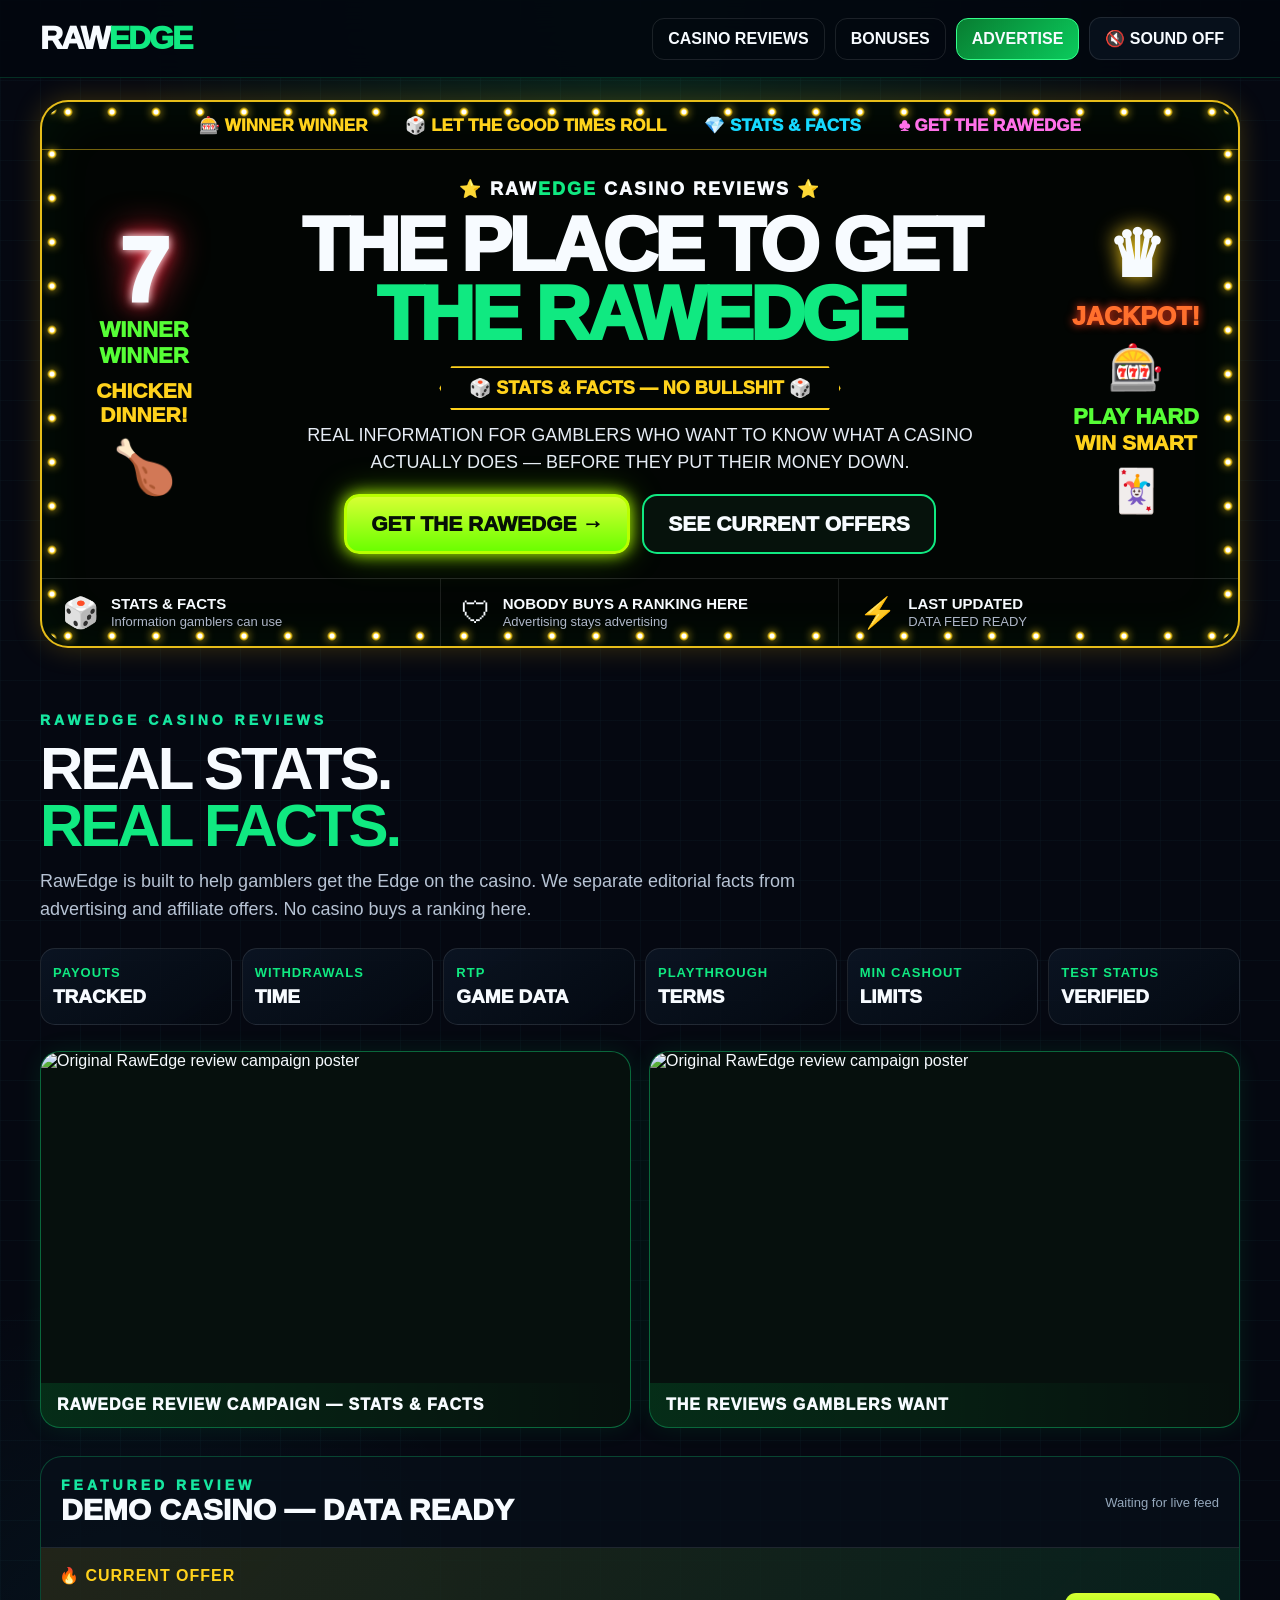
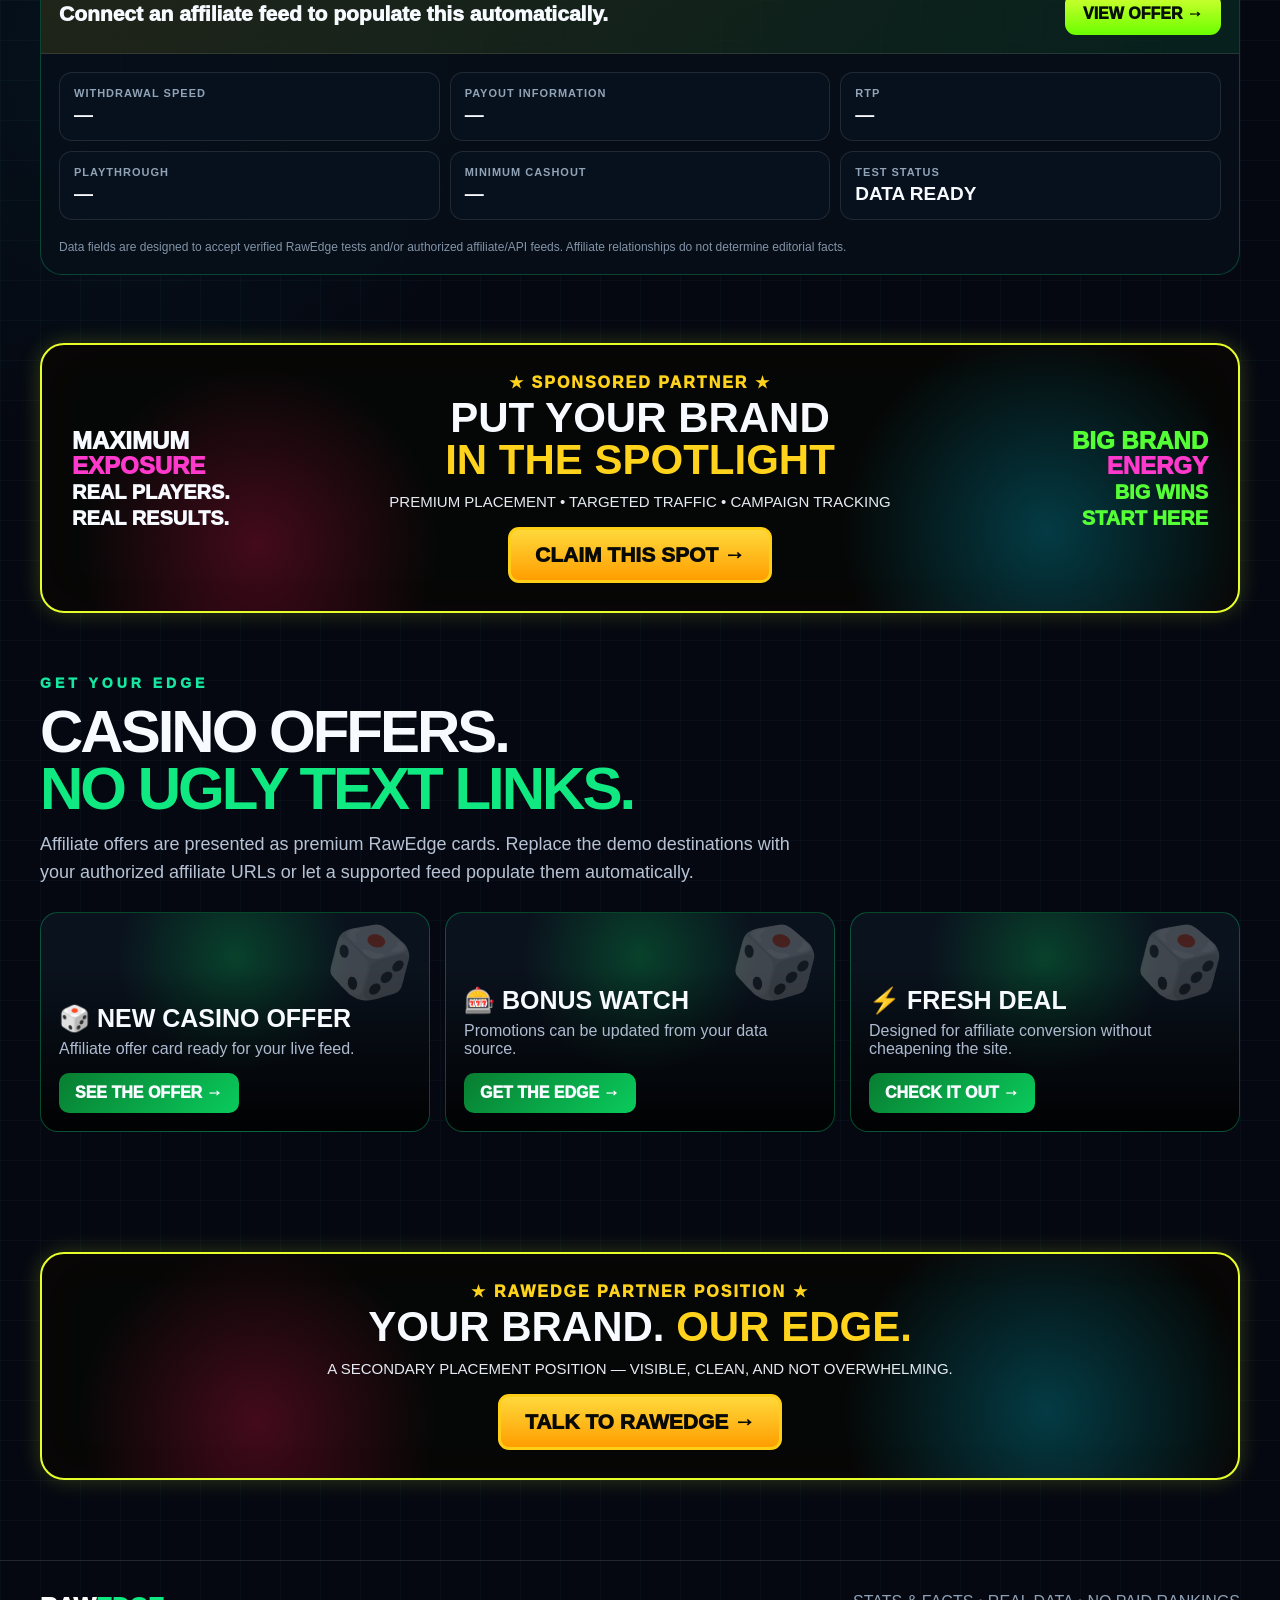
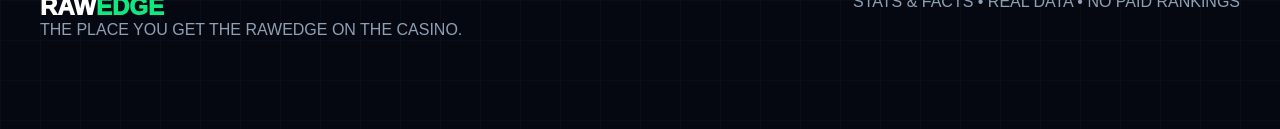
==== index.html @ 62584bab "RAWEDGE3.0" ====
<!doctype html>
<html lang="en">
<head>
<meta charset="utf-8">
<meta name="viewport" content="width=device-width,initial-scale=1,viewport-fit=cover">
<meta name="theme-color" content="#050811">
<title>RAWEDGE CASINO REVIEWS — STATS & FACTS</title>
<meta name="description" content="RAWEDGE CASINO REVIEWS — STATS & FACTS. Real information gamblers can use to get the RawEdge on the casino.">
<style>
:root{
  --bg:#050811;--bg2:#08111c;--panel:#0a1522;--panel2:#0e1c2c;
  --white:#f7fbff;--muted:#9eafc3;--green:#10e981;--green2:#00ff66;
  --yellow:#ffd21c;--orange:#ff6a00;--red:#ff244c;--cyan:#16d9ff;
  --pink:#ff38d1;--purple:#a64dff;--line:rgba(255,255,255,.1);
}
*{box-sizing:border-box}
html{scroll-behavior:smooth}
body{margin:0;background:
radial-gradient(circle at 50% 0%,rgba(0,255,120,.11),transparent 32rem),
radial-gradient(circle at 10% 50%,rgba(22,217,255,.05),transparent 24rem),
linear-gradient(rgba(18,42,55,.18) 1px,transparent 1px),
linear-gradient(90deg,rgba(18,42,55,.18) 1px,transparent 1px),var(--bg);
background-size:auto,auto,40px 40px,40px 40px,auto;color:var(--white);
font-family:Arial,Helvetica,sans-serif;overflow-x:hidden}
a{color:inherit;text-decoration:none} button{font:inherit}
.container{width:min(1200px,calc(100% - 32px));margin:auto}
.upper{text-transform:uppercase}
.glow{ text-shadow:0 0 14px rgba(0,255,102,.35)}
header{position:sticky;top:0;z-index:100;height:78px;background:rgba(3,7,15,.9);
border-bottom:1px solid rgba(16,233,129,.18);backdrop-filter:blur(18px)}
.nav{height:100%;display:flex;align-items:center;justify-content:space-between}
.logo{font-size:32px;font-weight:1000;letter-spacing:-2px}
.logo span{color:var(--green)}
.navlinks{display:flex;gap:10px;align-items:center}
.navlinks a,.sound-btn{padding:11px 15px;border:1px solid var(--line);border-radius:12px;font-weight:900}
.navlinks a:hover,.sound-btn:hover{border-color:var(--green);box-shadow:0 0 18px rgba(0,255,102,.15)}
.sound-btn{cursor:pointer;background:#07101b;color:var(--white)}
.primary{background:linear-gradient(135deg,#087d31,#0acb5c)!important;border-color:#34ff8a!important}
.hero-wrap{padding:22px 0 12px}
.hero-ad{position:relative;overflow:hidden;border:2px solid rgba(255,210,28,.9);border-radius:28px;
background:#020503;box-shadow:0 0 28px rgba(255,190,0,.22),inset 0 0 60px rgba(0,255,100,.06)}
.bulbs{position:absolute;inset:3px;border-radius:25px;pointer-events:none;background:
radial-gradient(circle,#fff 0 2px,#ffd21c 3px,transparent 5px) top/44px 14px repeat-x,
radial-gradient(circle,#fff 0 2px,#ffd21c 3px,transparent 5px) bottom/44px 14px repeat-x,
radial-gradient(circle,#fff 0 2px,#ffd21c 3px,transparent 5px) left/14px 44px repeat-y,
radial-gradient(circle,#fff 0 2px,#ffd21c 3px,transparent 5px) right/14px 44px repeat-y;
filter:drop-shadow(0 0 5px #ffd21c)}
.ticker{position:relative;z-index:2;min-height:48px;display:flex;align-items:center;justify-content:center;gap:38px;
border-bottom:1px solid rgba(255,210,28,.45);font-size:17px;font-weight:1000;white-space:nowrap;overflow:hidden}
.ticker .y{color:var(--yellow)}.ticker .g{color:#5dff3b}.ticker .c{color:var(--cyan)}.ticker .p{color:#ff70e8}
.hero-main{position:relative;z-index:2;display:grid;grid-template-columns:160px 1fr 160px;gap:12px;align-items:center;padding:28px 22px 24px}
.side{text-align:center;display:flex;flex-direction:column;align-items:center;gap:10px;font-weight:1000}
.big7{font-size:90px;line-height:.8;text-shadow:0 0 8px #fff,0 0 18px #ff273d,0 0 38px #ff273d}
.side-green{font-size:22px;color:#56ff36}.side-yellow{font-size:21px;color:var(--yellow)}
.crown{font-size:65px;filter:drop-shadow(0 0 10px #ffd21c)}.jackpot{font-size:25px;color:#ff702d;text-shadow:0 0 8px #ff3b19}
.hero-copy{text-align:center}.kicker{font-size:18px;font-weight:1000;color:#f8fbff;letter-spacing:2px}
.kicker span{color:var(--green)}
.hero-copy h1{margin:10px 0 0;font-size:clamp(48px,6vw,78px);line-height:.9;letter-spacing:-4px;font-weight:1000}
.hero-copy h1 .green{color:var(--green)}
.ribbon{display:inline-block;margin:18px auto 12px;padding:9px 28px;border:2px solid var(--yellow);color:var(--yellow);
font-size:18px;font-weight:1000;clip-path:polygon(3% 0,97% 0,100% 50%,97% 100%,3% 100%,0 50%)}
.hero-copy p{max-width:720px;margin:0 auto 18px;font-size:18px;line-height:1.5;color:#e7edf6}
.hero-copy p strong{color:var(--green)}
.cta-row{display:flex;justify-content:center;gap:12px;flex-wrap:wrap}
.reserve,.ghost{display:inline-flex;align-items:center;justify-content:center;padding:15px 24px;border-radius:15px;font-size:21px;font-weight:1000}
.reserve{border:3px solid #b9ff00;background:linear-gradient(180deg,#d7ff33,#6bff00);color:#061006;box-shadow:0 0 16px #b9ff00,0 0 34px rgba(112,255,0,.35)}
.ghost{border:2px solid var(--green);background:#06120c;color:var(--white)}
.features{position:relative;z-index:2;display:grid;grid-template-columns:repeat(3,1fr);border-top:1px solid rgba(255,255,255,.13)}
.feature{padding:16px 20px;display:flex;gap:12px;align-items:center;border-right:1px solid rgba(255,255,255,.1)}
.feature:last-child{border-right:0}.feature .ico{font-size:30px}.feature b{display:block;font-size:15px}.feature small{color:#aeb7c8;font-size:13px}
.section{padding:52px 0 20px}.eyebrow{color:#16e6a0;font-weight:1000;letter-spacing:4px;font-size:14px;margin-bottom:12px}
.section h2{margin:0;font-size:clamp(38px,5vw,60px);line-height:.95;letter-spacing:-3px}
.section h2 .green{color:var(--green)}
.lead{max-width:780px;color:#b7c3d4;font-size:18px;line-height:1.55;margin-top:14px}
.poster-grid{display:grid;grid-template-columns:1fr 1fr;gap:18px;margin-top:26px}
.poster{position:relative;overflow:hidden;border:1px solid rgba(16,233,129,.4);border-radius:20px;background:#06100d;box-shadow:0 0 25px rgba(0,255,102,.09)}
.poster img{width:100%;display:block;aspect-ratio:16/9;object-fit:cover}
.poster-label{padding:13px 16px;font-weight:1000;letter-spacing:1px;background:linear-gradient(90deg,rgba(0,255,102,.12),transparent)}
.stats{display:grid;grid-template-columns:repeat(6,1fr);gap:10px;margin-top:24px}
.stat{padding:16px 12px;border:1px solid var(--line);border-radius:15px;background:linear-gradient(145deg,rgba(13,23,38,.8),rgba(4,9,17,.9))}
.stat b{display:block;color:var(--green);font-size:13px;letter-spacing:1px}.stat span{display:block;font-size:19px;font-weight:1000;margin-top:6px}
.casino-shell{margin-top:28px;border:1px solid rgba(16,233,129,.25);border-radius:22px;background:rgba(7,15,25,.8);overflow:hidden}
.casino-top{padding:20px;display:flex;justify-content:space-between;gap:15px;align-items:center;border-bottom:1px solid var(--line)}
.casino-name{font-size:30px;font-weight:1000}.updated{color:#94a7bb;font-size:13px}
.offer{padding:18px;background:linear-gradient(135deg,rgba(255,210,28,.11),rgba(0,255,102,.08));border-bottom:1px solid var(--line)}
.offer b{color:var(--yellow);letter-spacing:1px}.offer-row{display:flex;justify-content:space-between;align-items:center;gap:14px;margin-top:8px}
.offer-title{font-size:21px;font-weight:1000}.offer a{padding:12px 18px;border-radius:11px;background:linear-gradient(180deg,#d7ff33,#6bff00);color:#061006;font-weight:1000;white-space:nowrap}
.data-grid{display:grid;grid-template-columns:repeat(3,1fr);gap:10px;padding:18px}
.data{padding:14px;border:1px solid var(--line);border-radius:13px;background:#07111d}.data small{display:block;color:#91a3b7;text-transform:uppercase;font-weight:900;font-size:11px;letter-spacing:1px}.data strong{display:block;margin-top:5px;font-size:19px}
.disclaimer{font-size:12px;color:#8294a8;padding:0 18px 18px;line-height:1.5}
.ad-strip{margin:48px 0 10px;position:relative;overflow:hidden;border:2px solid #e6ff28;border-radius:24px;
background:radial-gradient(circle at 18% 75%,rgba(255,20,90,.25),transparent 18%),radial-gradient(circle at 84% 70%,rgba(0,215,255,.25),transparent 20%),#050706;
box-shadow:0 0 22px rgba(230,255,40,.2),inset 0 0 50px rgba(255,0,70,.04);padding:28px 30px}
.ad-grid{display:grid;grid-template-columns:1fr 2fr 1fr;align-items:center;gap:18px}.ad-side{font-size:24px;font-weight:1000;line-height:1.05}.ad-side span{color:#ff39cc}.ad-side.right{text-align:right;color:#55ff36}
.ad-center{text-align:center}.sponsored{color:var(--yellow);font-size:16px;font-weight:1000;letter-spacing:2px}
.ad-center h3{margin:5px 0;font-size:42px;line-height:1;text-transform:uppercase}.ad-center h3 span{color:var(--yellow)}
.ad-sub{font-size:15px;color:#e6ebf3;margin:12px 0 17px}.claim{display:inline-flex;padding:13px 24px;border-radius:11px;border:3px solid #ffcf18;background:linear-gradient(#ffd83b,#ff9e00);color:#090a05;font-size:21px;font-weight:1000}
.affiliate-grid{display:grid;grid-template-columns:repeat(3,1fr);gap:15px;margin-top:25px}
.affiliate{position:relative;min-height:220px;display:flex;flex-direction:column;justify-content:flex-end;overflow:hidden;border-radius:18px;border:1px solid rgba(16,233,129,.3);background:
linear-gradient(180deg,transparent 25%,rgba(0,0,0,.92)),radial-gradient(circle at 50% 20%,rgba(0,255,102,.2),transparent 45%),#0a121d}
.affiliate:before{content:"🎲";position:absolute;right:15px;top:8px;font-size:70px;transform:rotate(15deg);opacity:.25}
.affiliate-body{position:relative;padding:18px}.affiliate h3{margin:0;font-size:25px}.affiliate p{margin:7px 0;color:#aebbd0}.affiliate a{display:inline-flex;margin-top:8px;padding:11px 16px;border-radius:10px;background:linear-gradient(135deg,#087d31,#0acb5c);font-weight:1000}
footer{margin-top:50px;padding:32px 0 90px;border-top:1px solid var(--line);color:#8fa0b4}
.footer-row{display:flex;justify-content:space-between;gap:20px}.footer-brand{font-size:24px;font-weight:1000;color:#fff}.footer-brand span{color:var(--green)}
.mobile-float{display:none}
@media(max-width:900px){
.container{width:min(100% - 20px,700px)} header{height:66px}.logo{font-size:25px}.navlinks a:not(.primary){display:none}
.hero-wrap{padding-top:12px}.hero-ad{border-radius:21px}.ticker{font-size:10px;gap:18px;min-height:38px}
.hero-main{grid-template-columns:1fr;padding:24px 13px 18px}.side{display:none}.hero-copy h1{letter-spacing:-2px}.hero-copy p{font-size:15px}.ribbon{font-size:13px}
.reserve,.ghost{width:100%;font-size:19px}.features{grid-template-columns:1fr}.feature{border-right:0;border-bottom:1px solid rgba(255,255,255,.1)}
.poster-grid,.affiliate-grid{grid-template-columns:1fr}.stats{grid-template-columns:repeat(2,1fr)}.data-grid{grid-template-columns:repeat(2,1fr)}
.ad-grid{grid-template-columns:1fr}.ad-side{display:none}.ad-center h3{font-size:32px}.claim{width:100%;justify-content:center}
.casino-top{align-items:flex-start;flex-direction:column}.offer-row{align-items:stretch;flex-direction:column}.offer a{width:100%;text-align:center}
.footer-row{flex-direction:column}.mobile-float{display:block;position:fixed;left:10px;right:10px;bottom:10px;z-index:120;padding:11px 12px;border:1px solid rgba(16,233,129,.25);border-radius:15px;background:rgba(7,15,25,.96);box-shadow:0 10px 35px rgba(0,0,0,.55)}
.mobile-float small{color:#8f9bae;letter-spacing:2px}.mobile-float-row{display:flex;align-items:center;justify-content:space-between;gap:10px}.mobile-float b{font-size:13px}.mobile-float a{background:#078e32;border-radius:9px;padding:10px 14px;font-weight:1000;white-space:nowrap}
}
</style>
</head>
<body>
<header>
  <div class="container nav">
    <a class="logo" href="#">RAW<span>EDGE</span></a>
    <nav class="navlinks">
      <a href="#reviews">CASINO REVIEWS</a>
      <a href="#offers">BONUSES</a>
      <a class="primary" href="#advertise">ADVERTISE</a>
      <button class="sound-btn" id="soundBtn" type="button">🔇 SOUND OFF</button>
    </nav>
  </div>
</header>

<main>
<section class="hero-wrap">
<div class="container">
<div class="hero-ad">
<div class="bulbs"></div>
<div class="ticker">
<span class="y">🎰 WINNER WINNER</span><span class="y">🎲 LET THE GOOD TIMES ROLL</span>
<span class="c">💎 STATS & FACTS</span><span class="p">♣ GET THE RAWEDGE</span>
</div>
<div class="hero-main">
<div class="side"><div class="big7">7</div><div class="side-green">WINNER<br>WINNER</div><div class="side-yellow">CHICKEN<br>DINNER!</div><div style="font-size:52px">🍗</div></div>
<div class="hero-copy">
<div class="kicker">⭐ RAW<span>EDGE</span> CASINO REVIEWS ⭐</div>
<h1>THE PLACE TO GET<br><span class="green">THE RAWEDGE</span></h1>
<div class="ribbon">🎲 STATS & FACTS — NO BULLSHIT 🎲</div>
<p>REAL INFORMATION FOR GAMBLERS WHO WANT TO KNOW WHAT A CASINO ACTUALLY DOES — BEFORE THEY PUT THEIR MONEY DOWN.</p>
<div class="cta-row"><a class="reserve" href="#reviews">GET THE RAWEDGE →</a><a class="ghost" href="#offers">SEE CURRENT OFFERS</a></div>
</div>
<div class="side"><div class="crown">♛</div><div class="jackpot">JACKPOT!</div><div style="font-size:45px">🎰</div><div class="side-green">PLAY HARD<br><span class="side-yellow">WIN SMART</span></div><div style="font-size:42px">🃏</div></div>
</div>
<div class="features">
<div class="feature"><div class="ico">🎲</div><div><b>STATS & FACTS</b><small>Information gamblers can use</small></div></div>
<div class="feature"><div class="ico">🛡</div><div><b>NOBODY BUYS A RANKING HERE</b><small>Advertising stays advertising</small></div></div>
<div class="feature"><div class="ico">⚡</div><div><b>LAST UPDATED</b><small id="siteUpdated">Loading data…</small></div></div>
</div>
</div>
</div>
</section>

<section class="section" id="reviews">
<div class="container">
<div class="eyebrow">RAWEDGE CASINO REVIEWS</div>
<h2>REAL STATS.<br><span class="green">REAL FACTS.</span></h2>
<p class="lead">RawEdge is built to help gamblers get the Edge on the casino. We separate editorial facts from advertising and affiliate offers. No casino buys a ranking here.</p>

<div class="stats">
<div class="stat"><b>PAYOUTS</b><span>TRACKED</span></div>
<div class="stat"><b>WITHDRAWALS</b><span>TIME</span></div>
<div class="stat"><b>RTP</b><span>GAME DATA</span></div>
<div class="stat"><b>PLAYTHROUGH</b><span>TERMS</span></div>
<div class="stat"><b>MIN CASHOUT</b><span>LIMITS</span></div>
<div class="stat"><b>TEST STATUS</b><span>VERIFIED</span></div>
</div>

<div class="poster-grid">
<div class="poster"><img src="assets/rawedge-campaign-1.jpg" alt="Original RawEdge review campaign poster"><div class="poster-label">RAWEDGE REVIEW CAMPAIGN — STATS & FACTS</div></div>
<div class="poster"><img src="assets/rawedge-campaign-2.jpg" alt="Original RawEdge review campaign poster"><div class="poster-label">THE REVIEWS GAMBLERS WANT</div></div>
</div>

<div class="casino-shell">
<div class="casino-top"><div><div class="eyebrow" style="margin:0">FEATURED REVIEW</div><div class="casino-name" id="casinoName">DEMO CASINO — DATA READY</div></div><div class="updated" id="casinoUpdated">Waiting for live feed</div></div>
<div class="offer"><b>🔥 CURRENT OFFER</b><div class="offer-row"><div class="offer-title" id="offerTitle">Connect an affiliate feed to populate this automatically.</div><a id="offerLink" href="#offers">VIEW OFFER →</a></div></div>
<div class="data-grid">
<div class="data"><small>Withdrawal speed</small><strong id="withdrawal">—</strong></div>
<div class="data"><small>Payout information</small><strong id="payout">—</strong></div>
<div class="data"><small>RTP</small><strong id="rtp">—</strong></div>
<div class="data"><small>Playthrough</small><strong id="playthrough">—</strong></div>
<div class="data"><small>Minimum cashout</small><strong id="cashout">—</strong></div>
<div class="data"><small>Test status</small><strong id="testStatus">DATA READY</strong></div>
</div>
<div class="disclaimer">Data fields are designed to accept verified RawEdge tests and/or authorized affiliate/API feeds. Affiliate relationships do not determine editorial facts.</div>
</div>
</div>
</section>

<section class="container">
<div class="ad-strip" id="advertise">
<div class="ad-grid">
<div class="ad-side">MAXIMUM<br><span>EXPOSURE</span><br><small>REAL PLAYERS.<br>REAL RESULTS.</small></div>
<div class="ad-center"><div class="sponsored">★ SPONSORED PARTNER ★</div><h3>PUT YOUR BRAND<br><span>IN THE SPOTLIGHT</span></h3><div class="ad-sub">PREMIUM PLACEMENT • TARGETED TRAFFIC • CAMPAIGN TRACKING</div><a class="claim" href="mailto:advertise@rawedge.com?subject=RAWEDGE%20ADVERTISING">CLAIM THIS SPOT →</a></div>
<div class="ad-side right">BIG BRAND<br><span>ENERGY</span><br><small>BIG WINS<br>START HERE</small></div>
</div>
</div>
</section>

<section class="section" id="offers">
<div class="container">
<div class="eyebrow">GET YOUR EDGE</div>
<h2>CASINO OFFERS.<br><span class="green">NO UGLY TEXT LINKS.</span></h2>
<p class="lead">Affiliate offers are presented as premium RawEdge cards. Replace the demo destinations with your authorized affiliate URLs or let a supported feed populate them automatically.</p>
<div class="affiliate-grid" id="affiliateGrid">
<div class="affiliate"><div class="affiliate-body"><h3>🎲 NEW CASINO OFFER</h3><p>Affiliate offer card ready for your live feed.</p><a href="#!" data-affiliate="demo">SEE THE OFFER →</a></div></div>
<div class="affiliate"><div class="affiliate-body"><h3>🎰 BONUS WATCH</h3><p>Promotions can be updated from your data source.</p><a href="#!" data-affiliate="demo">GET THE EDGE →</a></div></div>
<div class="affiliate"><div class="affiliate-body"><h3>⚡ FRESH DEAL</h3><p>Designed for affiliate conversion without cheapening the site.</p><a href="#!" data-affiliate="demo">CHECK IT OUT →</a></div></div>
</div>
</div>
</section>

<section class="section">
<div class="container">
<div class="ad-strip">
<div class="ad-center"><div class="sponsored">★ RAWEDGE PARTNER POSITION ★</div><h3>YOUR BRAND. <span>OUR EDGE.</span></h3><div class="ad-sub">A SECONDARY PLACEMENT POSITION — VISIBLE, CLEAN, AND NOT OVERWHELMING.</div><a class="claim" href="mailto:advertise@rawedge.com?subject=RAWEDGE%20PARTNER%20POSITION">TALK TO RAWEDGE →</a></div>
</div>
</div>
</section>
</main>

<footer>
<div class="container footer-row">
<div><div class="footer-brand">RAW<span>EDGE</span></div><div>THE PLACE YOU GET THE RAWEDGE ON THE CASINO.</div></div>
<div>STATS & FACTS • REAL DATA • NO PAID RANKINGS</div>
</div>
</footer>

<div class="mobile-float"><small>🎲 RAWEDGE</small><div class="mobile-float-row"><b>CHECK THE CURRENT CASINO OFFERS</b><a href="#offers">GO →</a></div></div>

<script>
/*
  RAWEDGE DATA HOOK
  -----------------
  Put your authorized JSON/API endpoint here when available.
  Expected shape:
  {
    "updatedAt":"2026-08-29T12:00:00Z",
    "casino":{"name":"...","offerTitle":"...","affiliateUrl":"...","withdrawal":"...","payout":"...","rtp":"...","playthrough":"...","cashout":"...","testStatus":"..."},
    "offers":[{"name":"...","description":"...","affiliateUrl":"..."}]
  }
  If no endpoint is configured, the site remains fully usable with its editorial/demo layout.
*/
const RAWEDGE_CONFIG = {
  apiEndpoint: "",
  refreshMs: 15 * 60 * 1000
};

const $ = id => document.getElementById(id);

function safeText(id, value){
  if(value !== undefined && value !== null && String(value).trim() !== "") $(id).textContent = value;
}
function renderData(data){
  if(!data) return;
  safeText("siteUpdated", data.updatedAt ? "LIVE FEED • " + new Date(data.updatedAt).toLocaleString() : "READY");
  const c = data.casino || {};
  safeText("casinoName", c.name);
  safeText("casinoUpdated", c.updatedAt ? "UPDATED " + new Date(c.updatedAt).toLocaleDateString() : "");
  safeText("offerTitle", c.offerTitle);
  safeText("withdrawal", c.withdrawal);
  safeText("payout", c.payout);
  safeText("rtp", c.rtp);
  safeText("playthrough", c.playthrough);
  safeText("cashout", c.cashout);
  safeText("testStatus", c.testStatus);
  if(c.affiliateUrl) $("offerLink").href = c.affiliateUrl;

  if(Array.isArray(data.offers) && data.offers.length){
    const grid = $("affiliateGrid"); grid.innerHTML = "";
    data.offers.slice(0,6).forEach((o,i)=>{
      const card = document.createElement("div"); card.className="affiliate";
      const body = document.createElement("div"); body.className="affiliate-body";
      body.innerHTML = `<h3>🎲 ${escapeHtml(o.name || "CURRENT OFFER")}</h3><p>${escapeHtml(o.description || "CURRENT AFFILIATE OFFER")}</p>`;
      const a = document.createElement("a"); a.textContent="GET THE EDGE →"; a.href=o.affiliateUrl || "#"; a.target="_blank"; a.rel="nofollow sponsored noopener";
      body.appendChild(a); card.appendChild(body); grid.appendChild(card);
    });
  }
}
function escapeHtml(v){
  return String(v).replace(/[&<>"']/g,m=>({"&":"&amp;","<":"&lt;",">":"&gt;",'"':"&quot;","'":"&#039;"}[m]));
}
async function refreshData(){
  if(!RAWEDGE_CONFIG.apiEndpoint){ safeText("siteUpdated","DATA FEED READY"); return; }
  try{
    const res = await fetch(RAWEDGE_CONFIG.apiEndpoint,{cache:"no-store"});
    if(!res.ok) throw new Error("Feed unavailable");
    renderData(await res.json());
  }catch(e){
    safeText("siteUpdated","FEED OFFLINE • LAST KNOWN DATA");
  }
}
refreshData();
if(RAWEDGE_CONFIG.apiEndpoint) setInterval(refreshData,RAWEDGE_CONFIG.refreshMs);

/* Optional upbeat sound: generated locally with Web Audio, so there is no copyrighted music file.
   It only starts after the visitor taps SOUND ON. */
let audioCtx, master;
function playTone(freq,start,duration,type="sine",gain=.04){
  const o=audioCtx.createOscillator(), g=audioCtx.createGain();
  o.type=type;o.frequency.setValueAtTime(freq,start);
  g.gain.setValueAtTime(0,start);g.gain.linearRampToValueAtTime(gain,start+.02);g.gain.exponentialRampToValueAtTime(.001,start+duration);
  o.connect(g);g.connect(master);o.start(start);o.stop(start+duration+.02);
}
function playIntro(){
  if(!audioCtx) audioCtx=new (window.AudioContext||window.webkitAudioContext)();
  if(audioCtx.state==="suspended") audioCtx.resume();
  master=audioCtx.createGain();master.gain.value=.45;master.connect(audioCtx.destination);
  const t=audioCtx.currentTime;
  playTone(196,t,.12,"triangle",.06); playTone(262,t+.08,.12,"triangle",.06);
  playTone(330,t+.16,.16,"triangle",.07); playTone(392,t+.27,.22,"triangle",.08);
  playTone(523,t+.43,.28,"sine",.07);
  setTimeout(()=>{if(master){master.gain.exponentialRampToValueAtTime(.001,audioCtx.currentTime+.5)}},650);
}
$("soundBtn").addEventListener("click",()=>{
  playIntro();
  $("soundBtn").textContent="🔊 SOUND ON";
  setTimeout(()=>$("soundBtn").textContent="🔇 SOUND OFF",1800);
});
</script>
</body>
</html>
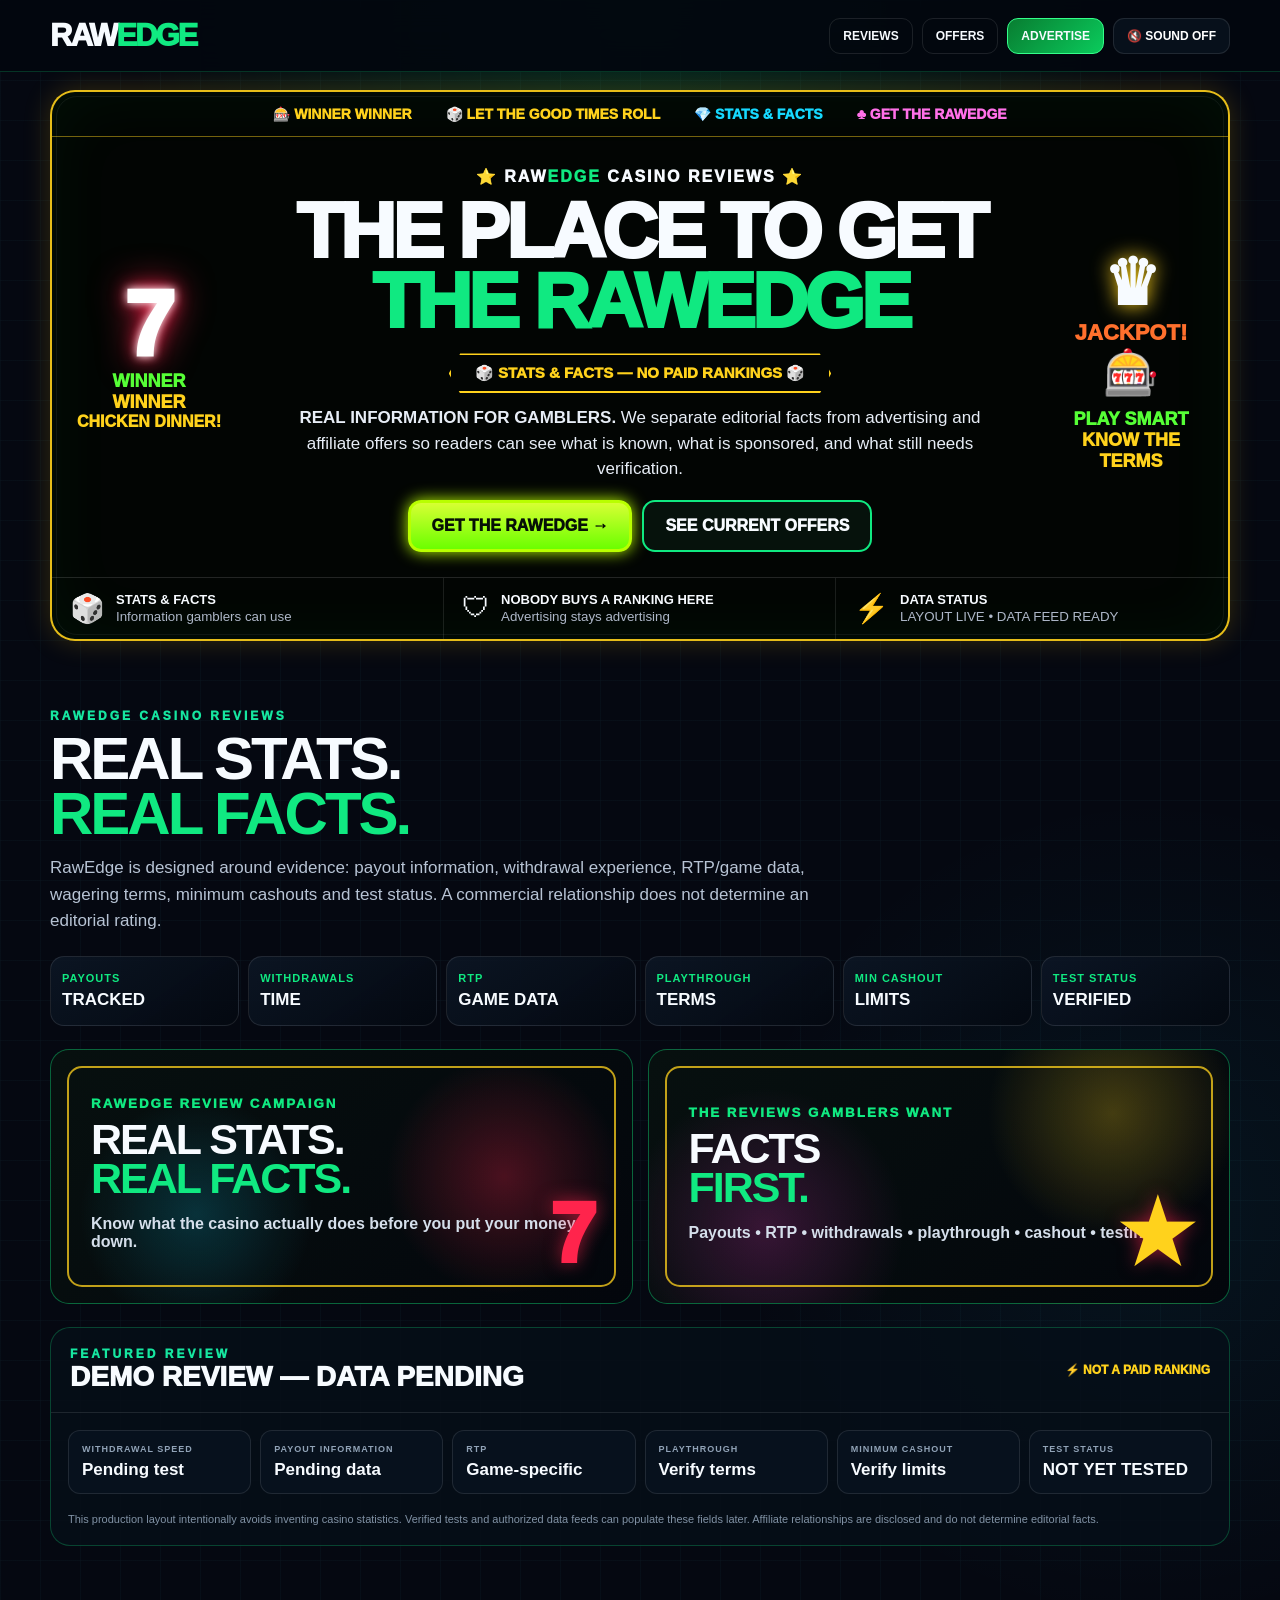
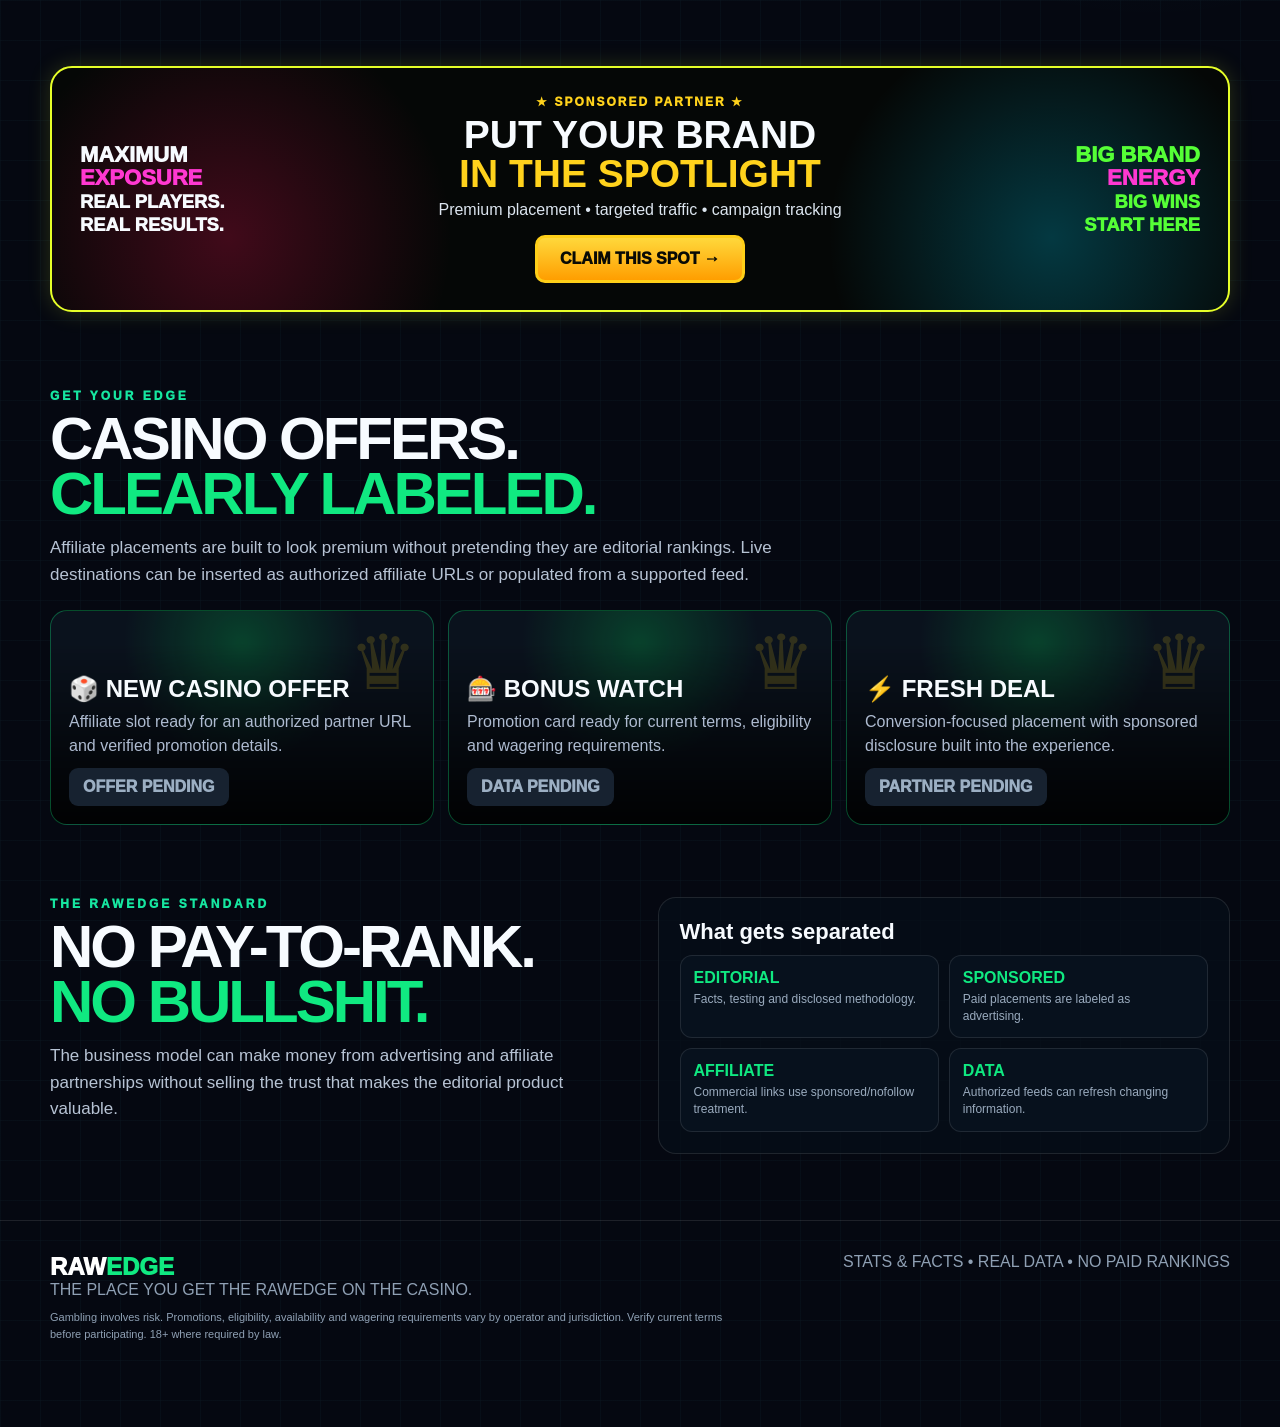
==== commit 80b3bd52: "Build RawEdge 3.0 production landing page" ====
--- a/index.html
+++ b/index.html
@@ -4,326 +4,39 @@
 <meta charset="utf-8">
 <meta name="viewport" content="width=device-width,initial-scale=1,viewport-fit=cover">
 <meta name="theme-color" content="#050811">
-<title>RAWEDGE CASINO REVIEWS — STATS & FACTS</title>
-<meta name="description" content="RAWEDGE CASINO REVIEWS — STATS & FACTS. Real information gamblers can use to get the RawEdge on the casino.">
+<title>RAWEDGE — Casino Reviews, Stats & Facts</title>
+<meta name="description" content="RawEdge Casino Reviews: real stats, facts, payout information and clearly labeled casino offers. No paid rankings.">
 <style>
-:root{
-  --bg:#050811;--bg2:#08111c;--panel:#0a1522;--panel2:#0e1c2c;
-  --white:#f7fbff;--muted:#9eafc3;--green:#10e981;--green2:#00ff66;
-  --yellow:#ffd21c;--orange:#ff6a00;--red:#ff244c;--cyan:#16d9ff;
-  --pink:#ff38d1;--purple:#a64dff;--line:rgba(255,255,255,.1);
-}
-*{box-sizing:border-box}
-html{scroll-behavior:smooth}
-body{margin:0;background:
-radial-gradient(circle at 50% 0%,rgba(0,255,120,.11),transparent 32rem),
-radial-gradient(circle at 10% 50%,rgba(22,217,255,.05),transparent 24rem),
-linear-gradient(rgba(18,42,55,.18) 1px,transparent 1px),
-linear-gradient(90deg,rgba(18,42,55,.18) 1px,transparent 1px),var(--bg);
-background-size:auto,auto,40px 40px,40px 40px,auto;color:var(--white);
-font-family:Arial,Helvetica,sans-serif;overflow-x:hidden}
-a{color:inherit;text-decoration:none} button{font:inherit}
-.container{width:min(1200px,calc(100% - 32px));margin:auto}
-.upper{text-transform:uppercase}
-.glow{ text-shadow:0 0 14px rgba(0,255,102,.35)}
-header{position:sticky;top:0;z-index:100;height:78px;background:rgba(3,7,15,.9);
-border-bottom:1px solid rgba(16,233,129,.18);backdrop-filter:blur(18px)}
-.nav{height:100%;display:flex;align-items:center;justify-content:space-between}
-.logo{font-size:32px;font-weight:1000;letter-spacing:-2px}
-.logo span{color:var(--green)}
-.navlinks{display:flex;gap:10px;align-items:center}
-.navlinks a,.sound-btn{padding:11px 15px;border:1px solid var(--line);border-radius:12px;font-weight:900}
-.navlinks a:hover,.sound-btn:hover{border-color:var(--green);box-shadow:0 0 18px rgba(0,255,102,.15)}
-.sound-btn{cursor:pointer;background:#07101b;color:var(--white)}
-.primary{background:linear-gradient(135deg,#087d31,#0acb5c)!important;border-color:#34ff8a!important}
-.hero-wrap{padding:22px 0 12px}
-.hero-ad{position:relative;overflow:hidden;border:2px solid rgba(255,210,28,.9);border-radius:28px;
-background:#020503;box-shadow:0 0 28px rgba(255,190,0,.22),inset 0 0 60px rgba(0,255,100,.06)}
-.bulbs{position:absolute;inset:3px;border-radius:25px;pointer-events:none;background:
-radial-gradient(circle,#fff 0 2px,#ffd21c 3px,transparent 5px) top/44px 14px repeat-x,
-radial-gradient(circle,#fff 0 2px,#ffd21c 3px,transparent 5px) bottom/44px 14px repeat-x,
-radial-gradient(circle,#fff 0 2px,#ffd21c 3px,transparent 5px) left/14px 44px repeat-y,
-radial-gradient(circle,#fff 0 2px,#ffd21c 3px,transparent 5px) right/14px 44px repeat-y;
-filter:drop-shadow(0 0 5px #ffd21c)}
-.ticker{position:relative;z-index:2;min-height:48px;display:flex;align-items:center;justify-content:center;gap:38px;
-border-bottom:1px solid rgba(255,210,28,.45);font-size:17px;font-weight:1000;white-space:nowrap;overflow:hidden}
-.ticker .y{color:var(--yellow)}.ticker .g{color:#5dff3b}.ticker .c{color:var(--cyan)}.ticker .p{color:#ff70e8}
-.hero-main{position:relative;z-index:2;display:grid;grid-template-columns:160px 1fr 160px;gap:12px;align-items:center;padding:28px 22px 24px}
-.side{text-align:center;display:flex;flex-direction:column;align-items:center;gap:10px;font-weight:1000}
-.big7{font-size:90px;line-height:.8;text-shadow:0 0 8px #fff,0 0 18px #ff273d,0 0 38px #ff273d}
-.side-green{font-size:22px;color:#56ff36}.side-yellow{font-size:21px;color:var(--yellow)}
-.crown{font-size:65px;filter:drop-shadow(0 0 10px #ffd21c)}.jackpot{font-size:25px;color:#ff702d;text-shadow:0 0 8px #ff3b19}
-.hero-copy{text-align:center}.kicker{font-size:18px;font-weight:1000;color:#f8fbff;letter-spacing:2px}
-.kicker span{color:var(--green)}
-.hero-copy h1{margin:10px 0 0;font-size:clamp(48px,6vw,78px);line-height:.9;letter-spacing:-4px;font-weight:1000}
-.hero-copy h1 .green{color:var(--green)}
-.ribbon{display:inline-block;margin:18px auto 12px;padding:9px 28px;border:2px solid var(--yellow);color:var(--yellow);
-font-size:18px;font-weight:1000;clip-path:polygon(3% 0,97% 0,100% 50%,97% 100%,3% 100%,0 50%)}
-.hero-copy p{max-width:720px;margin:0 auto 18px;font-size:18px;line-height:1.5;color:#e7edf6}
-.hero-copy p strong{color:var(--green)}
-.cta-row{display:flex;justify-content:center;gap:12px;flex-wrap:wrap}
-.reserve,.ghost{display:inline-flex;align-items:center;justify-content:center;padding:15px 24px;border-radius:15px;font-size:21px;font-weight:1000}
-.reserve{border:3px solid #b9ff00;background:linear-gradient(180deg,#d7ff33,#6bff00);color:#061006;box-shadow:0 0 16px #b9ff00,0 0 34px rgba(112,255,0,.35)}
-.ghost{border:2px solid var(--green);background:#06120c;color:var(--white)}
-.features{position:relative;z-index:2;display:grid;grid-template-columns:repeat(3,1fr);border-top:1px solid rgba(255,255,255,.13)}
-.feature{padding:16px 20px;display:flex;gap:12px;align-items:center;border-right:1px solid rgba(255,255,255,.1)}
-.feature:last-child{border-right:0}.feature .ico{font-size:30px}.feature b{display:block;font-size:15px}.feature small{color:#aeb7c8;font-size:13px}
-.section{padding:52px 0 20px}.eyebrow{color:#16e6a0;font-weight:1000;letter-spacing:4px;font-size:14px;margin-bottom:12px}
-.section h2{margin:0;font-size:clamp(38px,5vw,60px);line-height:.95;letter-spacing:-3px}
-.section h2 .green{color:var(--green)}
-.lead{max-width:780px;color:#b7c3d4;font-size:18px;line-height:1.55;margin-top:14px}
-.poster-grid{display:grid;grid-template-columns:1fr 1fr;gap:18px;margin-top:26px}
-.poster{position:relative;overflow:hidden;border:1px solid rgba(16,233,129,.4);border-radius:20px;background:#06100d;box-shadow:0 0 25px rgba(0,255,102,.09)}
-.poster img{width:100%;display:block;aspect-ratio:16/9;object-fit:cover}
-.poster-label{padding:13px 16px;font-weight:1000;letter-spacing:1px;background:linear-gradient(90deg,rgba(0,255,102,.12),transparent)}
-.stats{display:grid;grid-template-columns:repeat(6,1fr);gap:10px;margin-top:24px}
-.stat{padding:16px 12px;border:1px solid var(--line);border-radius:15px;background:linear-gradient(145deg,rgba(13,23,38,.8),rgba(4,9,17,.9))}
-.stat b{display:block;color:var(--green);font-size:13px;letter-spacing:1px}.stat span{display:block;font-size:19px;font-weight:1000;margin-top:6px}
-.casino-shell{margin-top:28px;border:1px solid rgba(16,233,129,.25);border-radius:22px;background:rgba(7,15,25,.8);overflow:hidden}
-.casino-top{padding:20px;display:flex;justify-content:space-between;gap:15px;align-items:center;border-bottom:1px solid var(--line)}
-.casino-name{font-size:30px;font-weight:1000}.updated{color:#94a7bb;font-size:13px}
-.offer{padding:18px;background:linear-gradient(135deg,rgba(255,210,28,.11),rgba(0,255,102,.08));border-bottom:1px solid var(--line)}
-.offer b{color:var(--yellow);letter-spacing:1px}.offer-row{display:flex;justify-content:space-between;align-items:center;gap:14px;margin-top:8px}
-.offer-title{font-size:21px;font-weight:1000}.offer a{padding:12px 18px;border-radius:11px;background:linear-gradient(180deg,#d7ff33,#6bff00);color:#061006;font-weight:1000;white-space:nowrap}
-.data-grid{display:grid;grid-template-columns:repeat(3,1fr);gap:10px;padding:18px}
-.data{padding:14px;border:1px solid var(--line);border-radius:13px;background:#07111d}.data small{display:block;color:#91a3b7;text-transform:uppercase;font-weight:900;font-size:11px;letter-spacing:1px}.data strong{display:block;margin-top:5px;font-size:19px}
-.disclaimer{font-size:12px;color:#8294a8;padding:0 18px 18px;line-height:1.5}
-.ad-strip{margin:48px 0 10px;position:relative;overflow:hidden;border:2px solid #e6ff28;border-radius:24px;
-background:radial-gradient(circle at 18% 75%,rgba(255,20,90,.25),transparent 18%),radial-gradient(circle at 84% 70%,rgba(0,215,255,.25),transparent 20%),#050706;
-box-shadow:0 0 22px rgba(230,255,40,.2),inset 0 0 50px rgba(255,0,70,.04);padding:28px 30px}
-.ad-grid{display:grid;grid-template-columns:1fr 2fr 1fr;align-items:center;gap:18px}.ad-side{font-size:24px;font-weight:1000;line-height:1.05}.ad-side span{color:#ff39cc}.ad-side.right{text-align:right;color:#55ff36}
-.ad-center{text-align:center}.sponsored{color:var(--yellow);font-size:16px;font-weight:1000;letter-spacing:2px}
-.ad-center h3{margin:5px 0;font-size:42px;line-height:1;text-transform:uppercase}.ad-center h3 span{color:var(--yellow)}
-.ad-sub{font-size:15px;color:#e6ebf3;margin:12px 0 17px}.claim{display:inline-flex;padding:13px 24px;border-radius:11px;border:3px solid #ffcf18;background:linear-gradient(#ffd83b,#ff9e00);color:#090a05;font-size:21px;font-weight:1000}
-.affiliate-grid{display:grid;grid-template-columns:repeat(3,1fr);gap:15px;margin-top:25px}
-.affiliate{position:relative;min-height:220px;display:flex;flex-direction:column;justify-content:flex-end;overflow:hidden;border-radius:18px;border:1px solid rgba(16,233,129,.3);background:
-linear-gradient(180deg,transparent 25%,rgba(0,0,0,.92)),radial-gradient(circle at 50% 20%,rgba(0,255,102,.2),transparent 45%),#0a121d}
-.affiliate:before{content:"🎲";position:absolute;right:15px;top:8px;font-size:70px;transform:rotate(15deg);opacity:.25}
-.affiliate-body{position:relative;padding:18px}.affiliate h3{margin:0;font-size:25px}.affiliate p{margin:7px 0;color:#aebbd0}.affiliate a{display:inline-flex;margin-top:8px;padding:11px 16px;border-radius:10px;background:linear-gradient(135deg,#087d31,#0acb5c);font-weight:1000}
-footer{margin-top:50px;padding:32px 0 90px;border-top:1px solid var(--line);color:#8fa0b4}
-.footer-row{display:flex;justify-content:space-between;gap:20px}.footer-brand{font-size:24px;font-weight:1000;color:#fff}.footer-brand span{color:var(--green)}
-.mobile-float{display:none}
-@media(max-width:900px){
-.container{width:min(100% - 20px,700px)} header{height:66px}.logo{font-size:25px}.navlinks a:not(.primary){display:none}
-.hero-wrap{padding-top:12px}.hero-ad{border-radius:21px}.ticker{font-size:10px;gap:18px;min-height:38px}
-.hero-main{grid-template-columns:1fr;padding:24px 13px 18px}.side{display:none}.hero-copy h1{letter-spacing:-2px}.hero-copy p{font-size:15px}.ribbon{font-size:13px}
-.reserve,.ghost{width:100%;font-size:19px}.features{grid-template-columns:1fr}.feature{border-right:0;border-bottom:1px solid rgba(255,255,255,.1)}
-.poster-grid,.affiliate-grid{grid-template-columns:1fr}.stats{grid-template-columns:repeat(2,1fr)}.data-grid{grid-template-columns:repeat(2,1fr)}
-.ad-grid{grid-template-columns:1fr}.ad-side{display:none}.ad-center h3{font-size:32px}.claim{width:100%;justify-content:center}
-.casino-top{align-items:flex-start;flex-direction:column}.offer-row{align-items:stretch;flex-direction:column}.offer a{width:100%;text-align:center}
-.footer-row{flex-direction:column}.mobile-float{display:block;position:fixed;left:10px;right:10px;bottom:10px;z-index:120;padding:11px 12px;border:1px solid rgba(16,233,129,.25);border-radius:15px;background:rgba(7,15,25,.96);box-shadow:0 10px 35px rgba(0,0,0,.55)}
-.mobile-float small{color:#8f9bae;letter-spacing:2px}.mobile-float-row{display:flex;align-items:center;justify-content:space-between;gap:10px}.mobile-float b{font-size:13px}.mobile-float a{background:#078e32;border-radius:9px;padding:10px 14px;font-weight:1000;white-space:nowrap}
-}
+:root{--bg:#050811;--panel:#091421;--panel2:#0d1b2a;--white:#f7fbff;--muted:#9cafc3;--green:#10e981;--green2:#00ff66;--yellow:#ffd21c;--orange:#ff6a00;--red:#ff244c;--cyan:#16d9ff;--pink:#ff38d1;--line:rgba(255,255,255,.1)}
+*{box-sizing:border-box}html{scroll-behavior:smooth}body{margin:0;color:var(--white);font-family:Inter,Arial,Helvetica,sans-serif;background:radial-gradient(circle at 50% 0,rgba(0,255,120,.13),transparent 32rem),radial-gradient(circle at 90% 40%,rgba(22,217,255,.06),transparent 26rem),linear-gradient(rgba(18,42,55,.18) 1px,transparent 1px),linear-gradient(90deg,rgba(18,42,55,.18) 1px,transparent 1px),var(--bg);background-size:auto,auto,40px 40px,40px 40px,auto;overflow-x:hidden}a{color:inherit;text-decoration:none}button{font:inherit}.container{width:min(1180px,calc(100% - 28px));margin:auto}.green{color:var(--green)}.eyebrow{color:#16e6a0;font-weight:1000;letter-spacing:3px;font-size:12px;text-transform:uppercase}.muted{color:var(--muted)}
+header{position:sticky;top:0;z-index:50;height:72px;background:rgba(3,7,15,.92);border-bottom:1px solid rgba(16,233,129,.2);backdrop-filter:blur(18px)}.nav{height:100%;display:flex;align-items:center;justify-content:space-between;gap:18px}.logo{font-size:31px;font-weight:1000;letter-spacing:-2px}.logo span{color:var(--green)}nav{display:flex;gap:9px;align-items:center}nav a,.sound{padding:10px 13px;border:1px solid var(--line);border-radius:11px;font-weight:900;font-size:12px}.nav-cta{background:linear-gradient(135deg,#087d31,#0acb5c);border-color:#34ff8a}.sound{background:#07101b;color:#fff;cursor:pointer}
+.hero{padding:18px 0 14px}.hero-box{position:relative;overflow:hidden;border:2px solid rgba(255,210,28,.9);border-radius:25px;background:#020503;box-shadow:0 0 28px rgba(255,190,0,.2),inset 0 0 70px rgba(0,255,100,.05)}.hero-box:after{content:"";position:absolute;inset:4px;border-radius:21px;pointer-events:none;border:1px solid rgba(255,255,255,.06)}.ticker{display:flex;justify-content:center;gap:34px;min-height:45px;align-items:center;border-bottom:1px solid rgba(255,210,28,.45);font-size:14px;font-weight:1000;white-space:nowrap;overflow:hidden}.ticker span:nth-child(1),.ticker span:nth-child(2){color:var(--yellow)}.ticker span:nth-child(3){color:var(--cyan)}.ticker span:nth-child(4){color:#ff70e8}.hero-main{position:relative;z-index:2;display:grid;grid-template-columns:150px 1fr 150px;align-items:center;gap:16px;padding:30px 22px 25px}.side{text-align:center;font-weight:1000}.seven{font-size:92px;line-height:.8;color:#fff;text-shadow:0 0 8px #fff,0 0 18px var(--red),0 0 38px var(--red)}.crown{font-size:64px;filter:drop-shadow(0 0 10px var(--yellow))}.jackpot{color:#ff702d;font-size:22px}.side-green{color:#56ff36;font-size:18px;margin-top:10px}.side-yellow{color:var(--yellow)}.hero-copy{text-align:center}.kicker{font-size:16px;font-weight:1000;letter-spacing:2px}.hero h1{font-size:clamp(46px,7vw,78px);line-height:.9;letter-spacing:-4px;margin:10px 0 0;font-weight:1000}.ribbon{display:inline-block;margin:17px auto 12px;padding:9px 24px;border:2px solid var(--yellow);color:var(--yellow);font-weight:1000;font-size:15px;clip-path:polygon(3% 0,97% 0,100% 50%,97% 100%,3% 100%,0 50%)}.hero-copy p{max-width:730px;margin:0 auto 18px;color:#e7edf6;font-size:17px;line-height:1.5}.actions{display:flex;justify-content:center;gap:10px;flex-wrap:wrap}.btn{display:inline-flex;justify-content:center;align-items:center;padding:14px 21px;border-radius:13px;font-weight:1000}.btn-main{border:3px solid #b9ff00;background:linear-gradient(#d7ff33,#6bff00);color:#061006;box-shadow:0 0 16px #b9ff00}.btn-ghost{border:2px solid var(--green);background:#06120c}.features{display:grid;grid-template-columns:repeat(3,1fr);border-top:1px solid rgba(255,255,255,.13)}.feature{padding:14px 18px;display:flex;gap:11px;align-items:center;border-right:1px solid rgba(255,255,255,.1)}.feature:last-child{border:0}.feature i{font-style:normal;font-size:28px}.feature b{display:block;font-size:13px}.feature small{color:#aeb7c8}
+section{padding:54px 0 18px}.section-title{font-size:clamp(38px,5vw,60px);line-height:.92;letter-spacing:-3px;margin:8px 0 0}.lead{max-width:790px;color:#b7c3d4;font-size:17px;line-height:1.55;margin:14px 0 0}.stat-row{display:grid;grid-template-columns:repeat(6,1fr);gap:9px;margin-top:22px}.stat{padding:15px 11px;border:1px solid var(--line);border-radius:14px;background:linear-gradient(145deg,rgba(13,23,38,.85),rgba(4,9,17,.9))}.stat b{display:block;color:var(--green);font-size:11px;letter-spacing:1px}.stat strong{display:block;font-size:17px;margin-top:6px}
+.poster-grid{display:grid;grid-template-columns:1fr 1fr;gap:15px;margin-top:23px}.poster{position:relative;min-height:255px;overflow:hidden;border:1px solid rgba(16,233,129,.4);border-radius:19px;background:radial-gradient(circle at 78% 50%,rgba(255,36,76,.28),transparent 25%),radial-gradient(circle at 25% 65%,rgba(22,217,255,.18),transparent 25%),linear-gradient(135deg,#07100f,#03060c)}.poster:nth-child(2){background:radial-gradient(circle at 80% 25%,rgba(255,210,28,.25),transparent 25%),radial-gradient(circle at 20% 70%,rgba(255,56,209,.2),transparent 28%),linear-gradient(135deg,#07100f,#03060c)}.poster:before{content:"";position:absolute;inset:16px;border:2px solid rgba(255,210,28,.75);border-radius:15px}.poster-content{position:absolute;inset:0;padding:40px;display:flex;flex-direction:column;justify-content:center}.poster small{color:var(--green);font-weight:1000;letter-spacing:2px}.poster h3{font-size:43px;line-height:.92;margin:9px 0;letter-spacing:-2px}.poster p{color:#d5dfeb;margin:7px 0;font-weight:700}.poster .mark{position:absolute;right:35px;bottom:20px;font-size:85px;font-weight:1000;color:var(--red);text-shadow:0 0 18px rgba(255,36,76,.6)}
+.review{margin-top:23px;border:1px solid rgba(16,233,129,.25);border-radius:20px;background:rgba(7,15,25,.84);overflow:hidden}.review-head{padding:19px;display:flex;justify-content:space-between;gap:15px;align-items:center;border-bottom:1px solid var(--line)}.review-name{font-size:28px;font-weight:1000}.review-badge{color:var(--yellow);font-size:12px;font-weight:1000}.review-grid{display:grid;grid-template-columns:repeat(6,1fr);gap:9px;padding:17px}.review-data{padding:13px;border:1px solid var(--line);border-radius:12px;background:#07111d}.review-data small{display:block;color:#91a3b7;text-transform:uppercase;font-size:9px;letter-spacing:1px;font-weight:900}.review-data strong{display:block;margin-top:6px;font-size:17px}.review-foot{padding:0 17px 17px;color:#8192a5;font-size:11px;line-height:1.5}
+.ad{margin:48px 0 5px;border:2px solid #e6ff28;border-radius:22px;padding:27px 28px;background:radial-gradient(circle at 15% 70%,rgba(255,20,90,.24),transparent 22%),radial-gradient(circle at 85% 70%,rgba(0,215,255,.24),transparent 22%),#050706;box-shadow:0 0 22px rgba(230,255,40,.17)}.ad-inner{display:grid;grid-template-columns:1fr 2fr 1fr;gap:16px;align-items:center}.ad-side{font-size:22px;font-weight:1000;line-height:1.05}.ad-side span{color:var(--pink)}.ad-side.right{text-align:right;color:#55ff36}.ad-center{text-align:center}.sponsored{color:var(--yellow);font-weight:1000;letter-spacing:2px;font-size:12px}.ad h3{font-size:39px;line-height:1;margin:6px 0}.ad p{color:#dce5ef;margin:8px 0 16px}.ad-btn{display:inline-flex;padding:12px 22px;border-radius:10px;border:3px solid #ffcf18;background:linear-gradient(#ffd83b,#ff9e00);color:#090a05;font-weight:1000}
+.offer-grid{display:grid;grid-template-columns:repeat(3,1fr);gap:14px;margin-top:22px}.offer-card{min-height:215px;display:flex;flex-direction:column;justify-content:flex-end;padding:18px;border-radius:17px;border:1px solid rgba(16,233,129,.32);background:linear-gradient(180deg,transparent 15%,rgba(0,0,0,.92)),radial-gradient(circle at 50% 15%,rgba(0,255,102,.2),transparent 45%),#0a121d;position:relative;overflow:hidden}.offer-card:before{content:"♛";position:absolute;right:16px;top:7px;font-size:76px;color:var(--yellow);opacity:.16}.offer-card h3{font-size:24px;margin:0}.offer-card p{color:#aebbd0;margin:7px 0;line-height:1.45}.offer-card a{display:inline-flex;width:max-content;padding:10px 14px;border-radius:9px;background:linear-gradient(135deg,#087d31,#0acb5c);font-weight:1000;margin-top:4px}.offer-card a.disabled{background:#172230;color:#9cafc3;pointer-events:none}
+.method{display:grid;grid-template-columns:1fr 1fr;gap:35px}.method-card{border:1px solid var(--line);border-radius:18px;background:rgba(7,15,25,.7);padding:21px}.method-card h3{margin:0 0 10px;font-size:22px}.method-list{display:grid;grid-template-columns:1fr 1fr;gap:10px}.method-item{padding:13px;border:1px solid var(--line);border-radius:12px;background:#07111d}.method-item b{color:var(--green);display:block}.method-item span{display:block;color:#9aabbe;font-size:12px;margin-top:4px;line-height:1.4}
+footer{margin-top:48px;padding:32px 0 85px;border-top:1px solid var(--line);color:#8fa0b4}.footer-row{display:flex;justify-content:space-between;gap:25px}.footer-brand{font-size:24px;font-weight:1000;color:#fff}.footer-brand span{color:var(--green)}.fine{font-size:11px;line-height:1.5;max-width:700px;margin-top:10px}.mobile-float{display:none}
+@media(max-width:900px){.container{width:min(100% - 20px,700px)}header{height:64px}.logo{font-size:25px}nav a:not(.nav-cta),.sound{display:none}.hero{padding-top:10px}.ticker{font-size:9px;gap:14px;min-height:37px}.hero-main{grid-template-columns:1fr;padding:24px 13px 19px}.side{display:none}.hero h1{letter-spacing:-2px}.hero-copy p{font-size:15px}.ribbon{font-size:12px}.btn{width:100%}.features{grid-template-columns:1fr}.feature{border-right:0;border-bottom:1px solid rgba(255,255,255,.1)}section{padding-top:45px}.stat-row{grid-template-columns:repeat(2,1fr)}.poster-grid,.offer-grid,.method{grid-template-columns:1fr}.poster{min-height:230px}.poster h3{font-size:36px}.review-head{align-items:flex-start;flex-direction:column}.review-grid{grid-template-columns:repeat(2,1fr)}.ad-inner{grid-template-columns:1fr}.ad-side{display:none}.ad h3{font-size:31px}.ad-btn{width:100%;justify-content:center}.method-list{grid-template-columns:1fr}.footer-row{flex-direction:column}.mobile-float{display:block;position:fixed;left:9px;right:9px;bottom:9px;z-index:40;padding:10px 12px;border:1px solid rgba(16,233,129,.28);border-radius:14px;background:rgba(7,15,25,.96);box-shadow:0 10px 35px rgba(0,0,0,.55)}.mobile-float small{color:#8f9bae;letter-spacing:2px}.mobile-float-row{display:flex;align-items:center;justify-content:space-between;gap:9px}.mobile-float b{font-size:12px}.mobile-float a{background:#078e32;border-radius:9px;padding:9px 13px;font-weight:1000;white-space:nowrap}}
 </style>
 </head>
 <body>
-<header>
-  <div class="container nav">
-    <a class="logo" href="#">RAW<span>EDGE</span></a>
-    <nav class="navlinks">
-      <a href="#reviews">CASINO REVIEWS</a>
-      <a href="#offers">BONUSES</a>
-      <a class="primary" href="#advertise">ADVERTISE</a>
-      <button class="sound-btn" id="soundBtn" type="button">🔇 SOUND OFF</button>
-    </nav>
-  </div>
-</header>
-
-<main>
-<section class="hero-wrap">
-<div class="container">
-<div class="hero-ad">
-<div class="bulbs"></div>
-<div class="ticker">
-<span class="y">🎰 WINNER WINNER</span><span class="y">🎲 LET THE GOOD TIMES ROLL</span>
-<span class="c">💎 STATS & FACTS</span><span class="p">♣ GET THE RAWEDGE</span>
-</div>
-<div class="hero-main">
-<div class="side"><div class="big7">7</div><div class="side-green">WINNER<br>WINNER</div><div class="side-yellow">CHICKEN<br>DINNER!</div><div style="font-size:52px">🍗</div></div>
-<div class="hero-copy">
-<div class="kicker">⭐ RAW<span>EDGE</span> CASINO REVIEWS ⭐</div>
-<h1>THE PLACE TO GET<br><span class="green">THE RAWEDGE</span></h1>
-<div class="ribbon">🎲 STATS & FACTS — NO BULLSHIT 🎲</div>
-<p>REAL INFORMATION FOR GAMBLERS WHO WANT TO KNOW WHAT A CASINO ACTUALLY DOES — BEFORE THEY PUT THEIR MONEY DOWN.</p>
-<div class="cta-row"><a class="reserve" href="#reviews">GET THE RAWEDGE →</a><a class="ghost" href="#offers">SEE CURRENT OFFERS</a></div>
-</div>
-<div class="side"><div class="crown">♛</div><div class="jackpot">JACKPOT!</div><div style="font-size:45px">🎰</div><div class="side-green">PLAY HARD<br><span class="side-yellow">WIN SMART</span></div><div style="font-size:42px">🃏</div></div>
-</div>
-<div class="features">
-<div class="feature"><div class="ico">🎲</div><div><b>STATS & FACTS</b><small>Information gamblers can use</small></div></div>
-<div class="feature"><div class="ico">🛡</div><div><b>NOBODY BUYS A RANKING HERE</b><small>Advertising stays advertising</small></div></div>
-<div class="feature"><div class="ico">⚡</div><div><b>LAST UPDATED</b><small id="siteUpdated">Loading data…</small></div></div>
-</div>
-</div>
-</div>
-</section>
-
-<section class="section" id="reviews">
-<div class="container">
-<div class="eyebrow">RAWEDGE CASINO REVIEWS</div>
-<h2>REAL STATS.<br><span class="green">REAL FACTS.</span></h2>
-<p class="lead">RawEdge is built to help gamblers get the Edge on the casino. We separate editorial facts from advertising and affiliate offers. No casino buys a ranking here.</p>
-
-<div class="stats">
-<div class="stat"><b>PAYOUTS</b><span>TRACKED</span></div>
-<div class="stat"><b>WITHDRAWALS</b><span>TIME</span></div>
-<div class="stat"><b>RTP</b><span>GAME DATA</span></div>
-<div class="stat"><b>PLAYTHROUGH</b><span>TERMS</span></div>
-<div class="stat"><b>MIN CASHOUT</b><span>LIMITS</span></div>
-<div class="stat"><b>TEST STATUS</b><span>VERIFIED</span></div>
-</div>
-
-<div class="poster-grid">
-<div class="poster"><img src="assets/rawedge-campaign-1.jpg" alt="Original RawEdge review campaign poster"><div class="poster-label">RAWEDGE REVIEW CAMPAIGN — STATS & FACTS</div></div>
-<div class="poster"><img src="assets/rawedge-campaign-2.jpg" alt="Original RawEdge review campaign poster"><div class="poster-label">THE REVIEWS GAMBLERS WANT</div></div>
-</div>
-
-<div class="casino-shell">
-<div class="casino-top"><div><div class="eyebrow" style="margin:0">FEATURED REVIEW</div><div class="casino-name" id="casinoName">DEMO CASINO — DATA READY</div></div><div class="updated" id="casinoUpdated">Waiting for live feed</div></div>
-<div class="offer"><b>🔥 CURRENT OFFER</b><div class="offer-row"><div class="offer-title" id="offerTitle">Connect an affiliate feed to populate this automatically.</div><a id="offerLink" href="#offers">VIEW OFFER →</a></div></div>
-<div class="data-grid">
-<div class="data"><small>Withdrawal speed</small><strong id="withdrawal">—</strong></div>
-<div class="data"><small>Payout information</small><strong id="payout">—</strong></div>
-<div class="data"><small>RTP</small><strong id="rtp">—</strong></div>
-<div class="data"><small>Playthrough</small><strong id="playthrough">—</strong></div>
-<div class="data"><small>Minimum cashout</small><strong id="cashout">—</strong></div>
-<div class="data"><small>Test status</small><strong id="testStatus">DATA READY</strong></div>
-</div>
-<div class="disclaimer">Data fields are designed to accept verified RawEdge tests and/or authorized affiliate/API feeds. Affiliate relationships do not determine editorial facts.</div>
-</div>
-</div>
-</section>
-
-<section class="container">
-<div class="ad-strip" id="advertise">
-<div class="ad-grid">
-<div class="ad-side">MAXIMUM<br><span>EXPOSURE</span><br><small>REAL PLAYERS.<br>REAL RESULTS.</small></div>
-<div class="ad-center"><div class="sponsored">★ SPONSORED PARTNER ★</div><h3>PUT YOUR BRAND<br><span>IN THE SPOTLIGHT</span></h3><div class="ad-sub">PREMIUM PLACEMENT • TARGETED TRAFFIC • CAMPAIGN TRACKING</div><a class="claim" href="mailto:advertise@rawedge.com?subject=RAWEDGE%20ADVERTISING">CLAIM THIS SPOT →</a></div>
-<div class="ad-side right">BIG BRAND<br><span>ENERGY</span><br><small>BIG WINS<br>START HERE</small></div>
-</div>
-</div>
-</section>
-
-<section class="section" id="offers">
-<div class="container">
-<div class="eyebrow">GET YOUR EDGE</div>
-<h2>CASINO OFFERS.<br><span class="green">NO UGLY TEXT LINKS.</span></h2>
-<p class="lead">Affiliate offers are presented as premium RawEdge cards. Replace the demo destinations with your authorized affiliate URLs or let a supported feed populate them automatically.</p>
-<div class="affiliate-grid" id="affiliateGrid">
-<div class="affiliate"><div class="affiliate-body"><h3>🎲 NEW CASINO OFFER</h3><p>Affiliate offer card ready for your live feed.</p><a href="#!" data-affiliate="demo">SEE THE OFFER →</a></div></div>
-<div class="affiliate"><div class="affiliate-body"><h3>🎰 BONUS WATCH</h3><p>Promotions can be updated from your data source.</p><a href="#!" data-affiliate="demo">GET THE EDGE →</a></div></div>
-<div class="affiliate"><div class="affiliate-body"><h3>⚡ FRESH DEAL</h3><p>Designed for affiliate conversion without cheapening the site.</p><a href="#!" data-affiliate="demo">CHECK IT OUT →</a></div></div>
-</div>
-</div>
-</section>
-
-<section class="section">
-<div class="container">
-<div class="ad-strip">
-<div class="ad-center"><div class="sponsored">★ RAWEDGE PARTNER POSITION ★</div><h3>YOUR BRAND. <span>OUR EDGE.</span></h3><div class="ad-sub">A SECONDARY PLACEMENT POSITION — VISIBLE, CLEAN, AND NOT OVERWHELMING.</div><a class="claim" href="mailto:advertise@rawedge.com?subject=RAWEDGE%20PARTNER%20POSITION">TALK TO RAWEDGE →</a></div>
-</div>
-</div>
-</section>
+<header><div class="container nav"><a class="logo" href="#top">RAW<span>EDGE</span></a><nav><a href="#reviews">REVIEWS</a><a href="#offers">OFFERS</a><a class="nav-cta" href="#advertise">ADVERTISE</a><button class="sound" id="soundBtn">🔇 SOUND OFF</button></nav></div></header>
+<main id="top">
+<section class="hero"><div class="container"><div class="hero-box"><div class="ticker"><span>🎰 WINNER WINNER</span><span>🎲 LET THE GOOD TIMES ROLL</span><span>💎 STATS & FACTS</span><span>♣ GET THE RAWEDGE</span></div><div class="hero-main"><div class="side"><div class="seven">7</div><div class="side-green">WINNER<br><span class="side-yellow">WINNER</span></div><div class="side-yellow">CHICKEN DINNER!</div></div><div class="hero-copy"><div class="kicker">⭐ RAW<span class="green">EDGE</span> CASINO REVIEWS ⭐</div><h1>THE PLACE TO GET<br><span class="green">THE RAWEDGE</span></h1><div class="ribbon">🎲 STATS & FACTS — NO PAID RANKINGS 🎲</div><p><strong>REAL INFORMATION FOR GAMBLERS.</strong> We separate editorial facts from advertising and affiliate offers so readers can see what is known, what is sponsored, and what still needs verification.</p><div class="actions"><a class="btn btn-main" href="#reviews">GET THE RAWEDGE →</a><a class="btn btn-ghost" href="#offers">SEE CURRENT OFFERS</a></div></div><div class="side"><div class="crown">♛</div><div class="jackpot">JACKPOT!</div><div style="font-size:45px">🎰</div><div class="side-green">PLAY SMART<br><span class="side-yellow">KNOW THE TERMS</span></div></div></div><div class="features"><div class="feature"><i>🎲</i><div><b>STATS & FACTS</b><small>Information gamblers can use</small></div></div><div class="feature"><i>🛡</i><div><b>NOBODY BUYS A RANKING HERE</b><small>Advertising stays advertising</small></div></div><div class="feature"><i>⚡</i><div><b>DATA STATUS</b><small id="siteUpdated">Editorial framework ready</small></div></div></div></div></div></section>
+<section id="reviews"><div class="container"><div class="eyebrow">RAWEDGE CASINO REVIEWS</div><h2 class="section-title">REAL STATS.<br><span class="green">REAL FACTS.</span></h2><p class="lead">RawEdge is designed around evidence: payout information, withdrawal experience, RTP/game data, wagering terms, minimum cashouts and test status. A commercial relationship does not determine an editorial rating.</p><div class="stat-row"><div class="stat"><b>PAYOUTS</b><strong>TRACKED</strong></div><div class="stat"><b>WITHDRAWALS</b><strong>TIME</strong></div><div class="stat"><b>RTP</b><strong>GAME DATA</strong></div><div class="stat"><b>PLAYTHROUGH</b><strong>TERMS</strong></div><div class="stat"><b>MIN CASHOUT</b><strong>LIMITS</strong></div><div class="stat"><b>TEST STATUS</b><strong>VERIFIED</strong></div></div><div class="poster-grid"><article class="poster"><div class="poster-content"><small>RAWEDGE REVIEW CAMPAIGN</small><h3>REAL STATS.<br><span class="green">REAL FACTS.</span></h3><p>Know what the casino actually does before you put your money down.</p><div class="mark">7</div></div></article><article class="poster"><div class="poster-content"><small>THE REVIEWS GAMBLERS WANT</small><h3>FACTS<br><span class="green">FIRST.</span></h3><p>Payouts • RTP • withdrawals • playthrough • cashout • testing.</p><div class="mark" style="color:var(--yellow)">★</div></div></article></div><div class="review"><div class="review-head"><div><div class="eyebrow" style="margin:0">FEATURED REVIEW</div><div class="review-name">DEMO REVIEW — DATA PENDING</div></div><div class="review-badge">⚡ NOT A PAID RANKING</div></div><div class="review-grid"><div class="review-data"><small>Withdrawal speed</small><strong>Pending test</strong></div><div class="review-data"><small>Payout information</small><strong>Pending data</strong></div><div class="review-data"><small>RTP</small><strong>Game-specific</strong></div><div class="review-data"><small>Playthrough</small><strong>Verify terms</strong></div><div class="review-data"><small>Minimum cashout</small><strong>Verify limits</strong></div><div class="review-data"><small>Test status</small><strong>NOT YET TESTED</strong></div></div><div class="review-foot">This production layout intentionally avoids inventing casino statistics. Verified tests and authorized data feeds can populate these fields later. Affiliate relationships are disclosed and do not determine editorial facts.</div></div></div></section>
+<section id="advertise"><div class="container"><div class="ad"><div class="ad-inner"><div class="ad-side">MAXIMUM<br><span>EXPOSURE</span><br><small>REAL PLAYERS.<br>REAL RESULTS.</small></div><div class="ad-center"><div class="sponsored">★ SPONSORED PARTNER ★</div><h3>PUT YOUR BRAND<br><span style="color:var(--yellow)">IN THE SPOTLIGHT</span></h3><p>Premium placement • targeted traffic • campaign tracking</p><a class="ad-btn" href="mailto:advertise@rawedge.com?subject=RAWEDGE%20ADVERTISING">CLAIM THIS SPOT →</a></div><div class="ad-side right">BIG BRAND<br><span>ENERGY</span><br><small>BIG WINS<br>START HERE</small></div></div></div></div></section>
+<section id="offers"><div class="container"><div class="eyebrow">GET YOUR EDGE</div><h2 class="section-title">CASINO OFFERS.<br><span class="green">CLEARLY LABELED.</span></h2><p class="lead">Affiliate placements are built to look premium without pretending they are editorial rankings. Live destinations can be inserted as authorized affiliate URLs or populated from a supported feed.</p><div class="offer-grid"><article class="offer-card"><h3>🎲 NEW CASINO OFFER</h3><p>Affiliate slot ready for an authorized partner URL and verified promotion details.</p><a class="disabled" href="#">OFFER PENDING</a></article><article class="offer-card"><h3>🎰 BONUS WATCH</h3><p>Promotion card ready for current terms, eligibility and wagering requirements.</p><a class="disabled" href="#">DATA PENDING</a></article><article class="offer-card"><h3>⚡ FRESH DEAL</h3><p>Conversion-focused placement with sponsored disclosure built into the experience.</p><a class="disabled" href="#">PARTNER PENDING</a></article></div></div></section>
+<section><div class="container method"><div><div class="eyebrow">THE RAWEDGE STANDARD</div><h2 class="section-title">NO PAY-TO-RANK.<br><span class="green">NO BULLSHIT.</span></h2><p class="lead">The business model can make money from advertising and affiliate partnerships without selling the trust that makes the editorial product valuable.</p></div><div class="method-card"><h3>What gets separated</h3><div class="method-list"><div class="method-item"><b>EDITORIAL</b><span>Facts, testing and disclosed methodology.</span></div><div class="method-item"><b>SPONSORED</b><span>Paid placements are labeled as advertising.</span></div><div class="method-item"><b>AFFILIATE</b><span>Commercial links use sponsored/nofollow treatment.</span></div><div class="method-item"><b>DATA</b><span>Authorized feeds can refresh changing information.</span></div></div></div></div></section>
 </main>
-
-<footer>
-<div class="container footer-row">
-<div><div class="footer-brand">RAW<span>EDGE</span></div><div>THE PLACE YOU GET THE RAWEDGE ON THE CASINO.</div></div>
-<div>STATS & FACTS • REAL DATA • NO PAID RANKINGS</div>
-</div>
-</footer>
-
-<div class="mobile-float"><small>🎲 RAWEDGE</small><div class="mobile-float-row"><b>CHECK THE CURRENT CASINO OFFERS</b><a href="#offers">GO →</a></div></div>
-
+<footer><div class="container footer-row"><div><div class="footer-brand">RAW<span>EDGE</span></div><div>THE PLACE YOU GET THE RAWEDGE ON THE CASINO.</div><div class="fine">Gambling involves risk. Promotions, eligibility, availability and wagering requirements vary by operator and jurisdiction. Verify current terms before participating. 18+ where required by law.</div></div><div>STATS & FACTS • REAL DATA • NO PAID RANKINGS</div></div></footer>
+<div class="mobile-float"><small>🎲 RAWEDGE</small><div class="mobile-float-row"><b>CHECK CURRENT CASINO OFFERS</b><a href="#offers">GO →</a></div></div>
 <script>
-/*
-  RAWEDGE DATA HOOK
-  -----------------
-  Put your authorized JSON/API endpoint here when available.
-  Expected shape:
-  {
-    "updatedAt":"2026-08-29T12:00:00Z",
-    "casino":{"name":"...","offerTitle":"...","affiliateUrl":"...","withdrawal":"...","payout":"...","rtp":"...","playthrough":"...","cashout":"...","testStatus":"..."},
-    "offers":[{"name":"...","description":"...","affiliateUrl":"..."}]
-  }
-  If no endpoint is configured, the site remains fully usable with its editorial/demo layout.
-*/
-const RAWEDGE_CONFIG = {
-  apiEndpoint: "",
-  refreshMs: 15 * 60 * 1000
-};
-
-const $ = id => document.getElementById(id);
-
-function safeText(id, value){
-  if(value !== undefined && value !== null && String(value).trim() !== "") $(id).textContent = value;
-}
-function renderData(data){
-  if(!data) return;
-  safeText("siteUpdated", data.updatedAt ? "LIVE FEED • " + new Date(data.updatedAt).toLocaleString() : "READY");
-  const c = data.casino || {};
-  safeText("casinoName", c.name);
-  safeText("casinoUpdated", c.updatedAt ? "UPDATED " + new Date(c.updatedAt).toLocaleDateString() : "");
-  safeText("offerTitle", c.offerTitle);
-  safeText("withdrawal", c.withdrawal);
-  safeText("payout", c.payout);
-  safeText("rtp", c.rtp);
-  safeText("playthrough", c.playthrough);
-  safeText("cashout", c.cashout);
-  safeText("testStatus", c.testStatus);
-  if(c.affiliateUrl) $("offerLink").href = c.affiliateUrl;
-
-  if(Array.isArray(data.offers) && data.offers.length){
-    const grid = $("affiliateGrid"); grid.innerHTML = "";
-    data.offers.slice(0,6).forEach((o,i)=>{
-      const card = document.createElement("div"); card.className="affiliate";
-      const body = document.createElement("div"); body.className="affiliate-body";
-      body.innerHTML = `<h3>🎲 ${escapeHtml(o.name || "CURRENT OFFER")}</h3><p>${escapeHtml(o.description || "CURRENT AFFILIATE OFFER")}</p>`;
-      const a = document.createElement("a"); a.textContent="GET THE EDGE →"; a.href=o.affiliateUrl || "#"; a.target="_blank"; a.rel="nofollow sponsored noopener";
-      body.appendChild(a); card.appendChild(body); grid.appendChild(card);
-    });
-  }
-}
-function escapeHtml(v){
-  return String(v).replace(/[&<>"']/g,m=>({"&":"&amp;","<":"&lt;",">":"&gt;",'"':"&quot;","'":"&#039;"}[m]));
-}
-async function refreshData(){
-  if(!RAWEDGE_CONFIG.apiEndpoint){ safeText("siteUpdated","DATA FEED READY"); return; }
-  try{
-    const res = await fetch(RAWEDGE_CONFIG.apiEndpoint,{cache:"no-store"});
-    if(!res.ok) throw new Error("Feed unavailable");
-    renderData(await res.json());
-  }catch(e){
-    safeText("siteUpdated","FEED OFFLINE • LAST KNOWN DATA");
-  }
-}
-refreshData();
-if(RAWEDGE_CONFIG.apiEndpoint) setInterval(refreshData,RAWEDGE_CONFIG.refreshMs);
-
-/* Optional upbeat sound: generated locally with Web Audio, so there is no copyrighted music file.
-   It only starts after the visitor taps SOUND ON. */
-let audioCtx, master;
-function playTone(freq,start,duration,type="sine",gain=.04){
-  const o=audioCtx.createOscillator(), g=audioCtx.createGain();
-  o.type=type;o.frequency.setValueAtTime(freq,start);
-  g.gain.setValueAtTime(0,start);g.gain.linearRampToValueAtTime(gain,start+.02);g.gain.exponentialRampToValueAtTime(.001,start+duration);
-  o.connect(g);g.connect(master);o.start(start);o.stop(start+duration+.02);
-}
-function playIntro(){
-  if(!audioCtx) audioCtx=new (window.AudioContext||window.webkitAudioContext)();
-  if(audioCtx.state==="suspended") audioCtx.resume();
-  master=audioCtx.createGain();master.gain.value=.45;master.connect(audioCtx.destination);
-  const t=audioCtx.currentTime;
-  playTone(196,t,.12,"triangle",.06); playTone(262,t+.08,.12,"triangle",.06);
-  playTone(330,t+.16,.16,"triangle",.07); playTone(392,t+.27,.22,"triangle",.08);
-  playTone(523,t+.43,.28,"sine",.07);
-  setTimeout(()=>{if(master){master.gain.exponentialRampToValueAtTime(.001,audioCtx.currentTime+.5)}},650);
-}
-$("soundBtn").addEventListener("click",()=>{
-  playIntro();
-  $("soundBtn").textContent="🔊 SOUND ON";
-  setTimeout(()=>$("soundBtn").textContent="🔇 SOUND OFF",1800);
-});
+const soundBtn=document.getElementById('soundBtn');let ctx;
+function tone(f,t,d,g=.05){const o=ctx.createOscillator(),a=ctx.createGain();o.frequency.value=f;o.type='triangle';a.gain.setValueAtTime(.001,t);a.gain.exponentialRampToValueAtTime(g,t+.02);a.gain.exponentialRampToValueAtTime(.001,t+d);o.connect(a);a.connect(ctx.destination);o.start(t);o.stop(t+d+.03)}
+soundBtn?.addEventListener('click',()=>{ctx=ctx||new (window.AudioContext||window.webkitAudioContext)();const t=ctx.currentTime;tone(196,t,.12);tone(262,t+.08,.12);tone(330,t+.16,.15);tone(392,t+.26,.2);soundBtn.textContent='🔊 SOUND ON';setTimeout(()=>soundBtn.textContent='🔇 SOUND OFF',1600)});
+document.getElementById('siteUpdated').textContent='LAYOUT LIVE • DATA FEED READY';
 </script>
 </body>
 </html>
